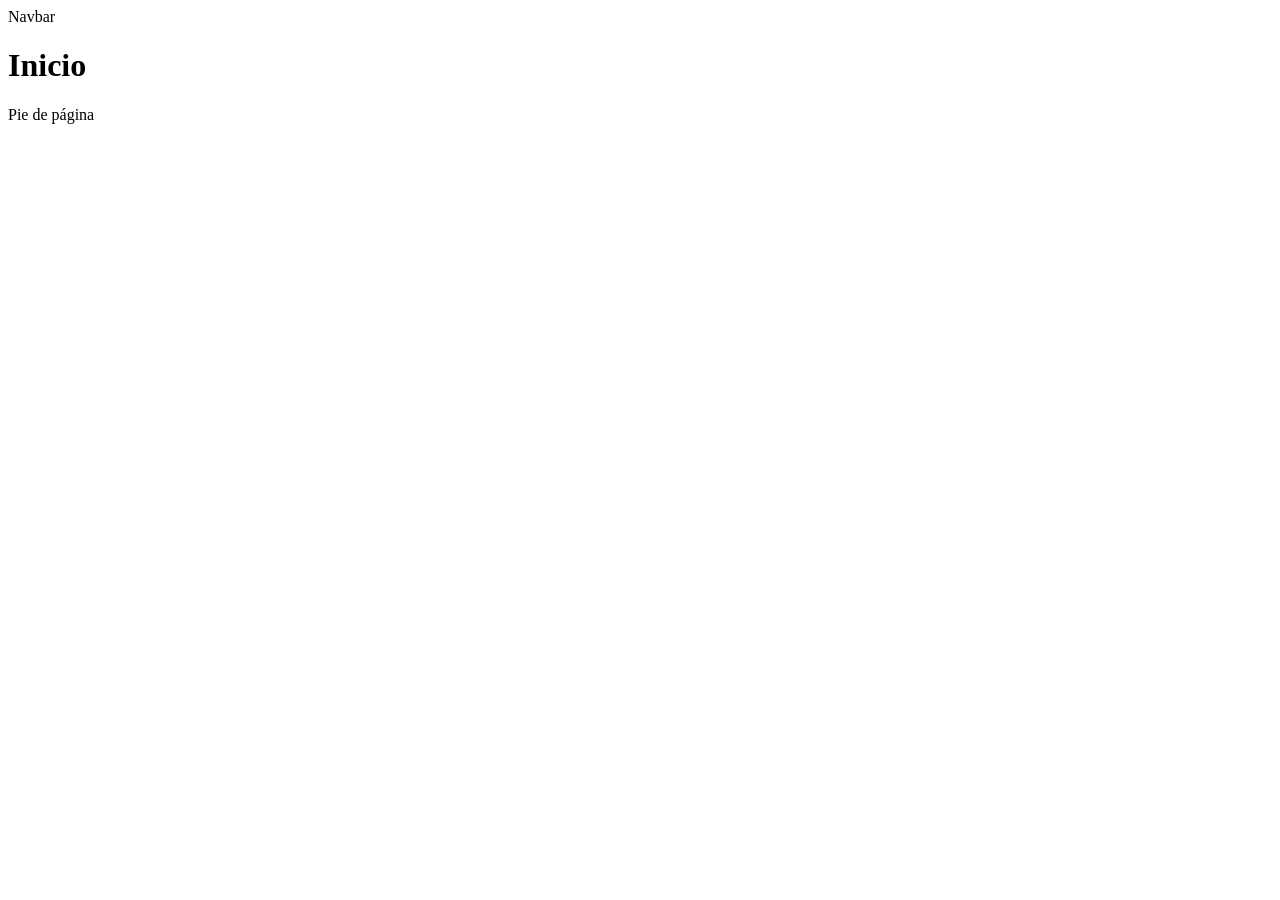
==== index.html @ 35fcf3af "Estructura inicial: 7 paginas HTML, CSS externo y Dockerfile" ====
<!DOCTYPE html>
<html lang="es">
<head>
    <meta charset="UTF-8">
    <meta name="viewport" content="width=device-width, initial-scale=1.0">
    <title>Inicio - TechMarket USS</title>
    <link rel="stylesheet" href="css/style.css">
</head>
<body>
    <header>
        <!-- Placeholder para la Navbar -->
        <nav>Navbar</nav>
    </header>
    <main>
        <h1>Inicio</h1>
    </main>
    <footer>
        <!-- Placeholder para el pie de página -->
        <p>Pie de página</p>
    </footer>
</body>
</html>
---- css/style.css ----
/* Estilos principales para TechMarket USS */
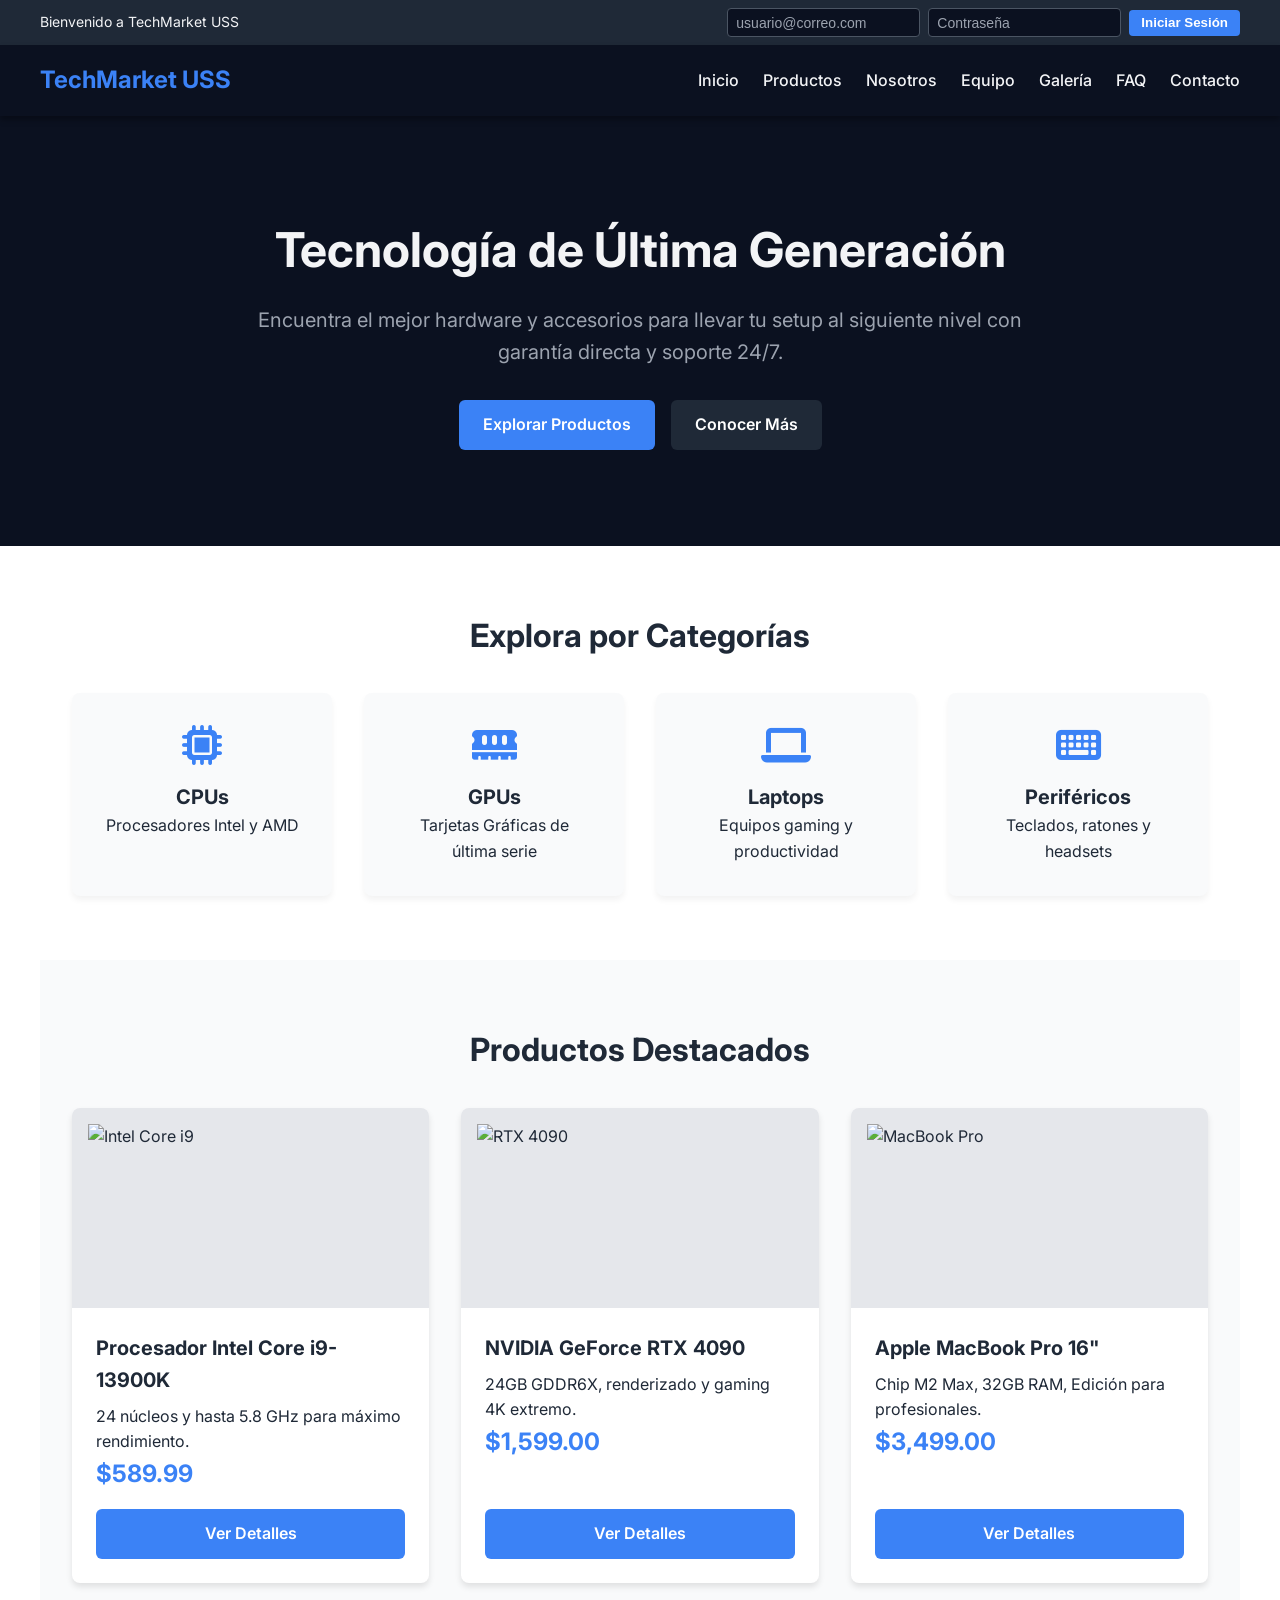
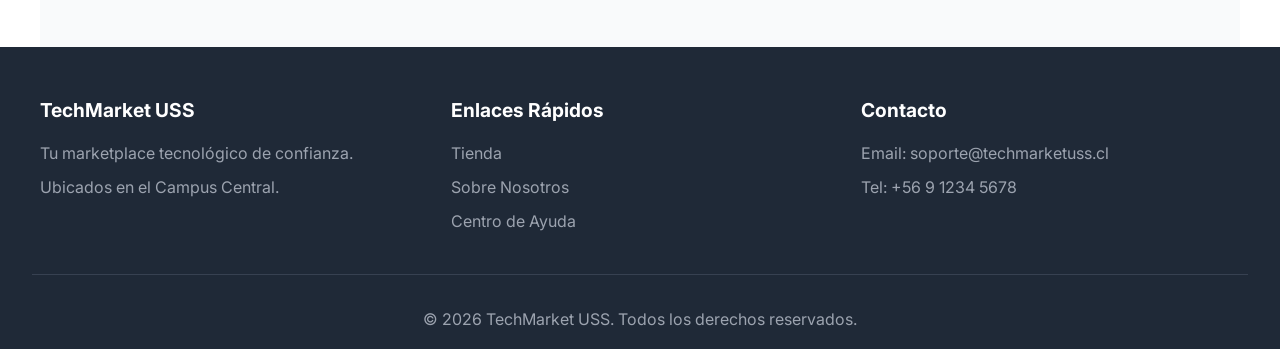
==== commit 7a0bb243: "Fase 1 y 2: Rediseño index, auth simulado, y creacion de 6 paginas internas con Bootstrap" ====
--- a/index.html
+++ b/index.html
@@ -1,22 +1,150 @@
 <!DOCTYPE html>
 <html lang="es">
 <head>
-    <meta charset="UTF-8">
-    <meta name="viewport" content="width=device-width, initial-scale=1.0">
-    <title>Inicio - TechMarket USS</title>
-    <link rel="stylesheet" href="css/style.css">
+  <meta charset="UTF-8">
+  <meta name="viewport" content="width=device-width, initial-scale=1.0">
+  <meta name="description" content="TechMarket USS - El Marketplace Tecnológico definitivo">
+  <title>TechMarket USS | Inicio</title>
+  <link rel="stylesheet" href="css/style.css">
+  <!-- ICONOS EXTRAS -->
+  <link rel="stylesheet" href="https://cdnjs.cloudflare.com/ajax/libs/font-awesome/6.4.0/css/all.min.css">
 </head>
 <body>
-    <header>
-        <!-- Placeholder para la Navbar -->
-        <nav>Navbar</nav>
-    </header>
-    <main>
-        <h1>Inicio</h1>
-    </main>
-    <footer>
-        <!-- Placeholder para el pie de página -->
-        <p>Pie de página</p>
-    </footer>
+
+  <!-- Top Bar: Login -->
+  <div class="top-bar">
+    <div class="top-bar-content">
+      <span class="top-bar-text">Bienvenido a TechMarket USS</span>
+      <form class="login-form" onsubmit="event.preventDefault(); alert('Inicio de sesión simulado exitoso.');">
+        <input type="email" placeholder="usuario@correo.com" required class="login-input">
+        <input type="password" placeholder="Contraseña" required class="login-input">
+        <button type="submit" class="btn-login">Iniciar Sesión</button>
+      </form>
+    </div>
+  </div>
+
+  <!-- Navegación -->
+  <header class="main-header">
+    <nav class="navbar">
+      <a href="index.html" class="logo">TechMarket USS</a>
+      <ul class="nav-links">
+        <li><a href="index.html">Inicio</a></li>
+        <li><a href="productos.html">Productos</a></li>
+        <li><a href="nosotros.html">Nosotros</a></li>
+        <li><a href="equipo.html">Equipo</a></li>
+        <li><a href="galeria.html">Galería</a></li>
+        <li><a href="faq.html">FAQ</a></li>
+        <li><a href="contacto.html">Contacto</a></li>
+      </ul>
+    </nav>
+  </header>
+
+  <!-- Contenido Principal -->
+  <main>
+    <!-- Hero Section -->
+    <section class="hero">
+      <div class="hero-content">
+        <h1>Tecnología de Última Generación</h1>
+        <p>Encuentra el mejor hardware y accesorios para llevar tu setup al siguiente nivel con garantía directa y soporte 24/7.</p>
+        <div class="hero-buttons">
+          <a href="productos.html" class="btn btn-primary">Explorar Productos</a>
+          <a href="nosotros.html" class="btn btn-secondary">Conocer Más</a>
+        </div>
+      </div>
+    </section>
+
+    <!-- Sección Categorías -->
+    <section class="section">
+      <h2 class="section-title">Explora por Categorías</h2>
+      <div class="categories-grid">
+        <article class="category-card">
+          <i class="fa-solid fa-microchip category-icon"></i>
+          <h3>CPUs</h3>
+          <p>Procesadores Intel y AMD</p>
+        </article>
+        <article class="category-card">
+          <i class="fa-solid fa-memory category-icon"></i>
+          <h3>GPUs</h3>
+          <p>Tarjetas Gráficas de última serie</p>
+        </article>
+        <article class="category-card">
+          <i class="fa-solid fa-laptop category-icon"></i>
+          <h3>Laptops</h3>
+          <p>Equipos gaming y productividad</p>
+        </article>
+        <article class="category-card">
+          <i class="fa-solid fa-keyboard category-icon"></i>
+          <h3>Periféricos</h3>
+          <p>Teclados, ratones y headsets</p>
+        </article>
+      </div>
+    </section>
+
+    <!-- Sección Productos Destacados -->
+    <section class="section products-bg">
+      <h2 class="section-title">Productos Destacados</h2>
+      <div class="products-grid">
+        
+        <article class="product-card">
+          <img src="https://m.media-amazon.com/images/I/61bMQwB5rPL._AC_SL1500_.jpg" alt="Intel Core i9" class="product-image">
+          <div class="product-info">
+            <h3>Procesador Intel Core i9-13900K</h3>
+            <p>24 núcleos y hasta 5.8 GHz para máximo rendimiento.</p>
+            <span class="product-price">$589.99</span>
+            <a href="productos.html" class="btn btn-primary">Ver Detalles</a>
+          </div>
+        </article>
+
+        <article class="product-card">
+          <img src="https://m.media-amazon.com/images/I/81xU9RkMtkL._AC_SL1500_.jpg" alt="RTX 4090" class="product-image">
+          <div class="product-info">
+            <h3>NVIDIA GeForce RTX 4090</h3>
+            <p>24GB GDDR6X, renderizado y gaming 4K extremo.</p>
+            <span class="product-price">$1,599.00</span>
+            <a href="productos.html" class="btn btn-primary">Ver Detalles</a>
+          </div>
+        </article>
+
+        <article class="product-card">
+          <img src="https://m.media-amazon.com/images/I/61l6J5eQOqL._AC_SL1500_.jpg" alt="MacBook Pro" class="product-image">
+          <div class="product-info">
+            <h3>Apple MacBook Pro 16"</h3>
+            <p>Chip M2 Max, 32GB RAM, Edición para profesionales.</p>
+            <span class="product-price">$3,499.00</span>
+            <a href="productos.html" class="btn btn-primary">Ver Detalles</a>
+          </div>
+        </article>
+
+      </div>
+    </section>
+  </main>
+
+  <!-- Footer -->
+  <footer class="main-footer">
+    <div class="footer-content">
+      <div class="footer-section">
+        <h4>TechMarket USS</h4>
+        <p>Tu marketplace tecnológico de confianza.</p>
+        <p>Ubicados en el Campus Central.</p>
+      </div>
+      <div class="footer-section">
+        <h4>Enlaces Rápidos</h4>
+        <ul class="footer-links">
+          <li><a href="productos.html">Tienda</a></li>
+          <li><a href="nosotros.html">Sobre Nosotros</a></li>
+          <li><a href="faq.html">Centro de Ayuda</a></li>
+        </ul>
+      </div>
+      <div class="footer-section">
+        <h4>Contacto</h4>
+        <p>Email: soporte@techmarketuss.cl</p>
+        <p>Tel: +56 9 1234 5678</p>
+      </div>
+    </div>
+    <div class="footer-bottom">
+      <p>&copy; 2026 TechMarket USS. Todos los derechos reservados.</p>
+    </div>
+  </footer>
+
 </body>
 </html>
--- a/css/style.css
+++ b/css/style.css
@@ -1 +1,327 @@
-/* Estilos principales para TechMarket USS */
+@import url('https://fonts.googleapis.com/css2?family=Inter:wght@300;400;600;700&display=swap');
+
+:root {
+  --color-hero-bg: #0b1120;
+  --color-accent: #3b82f6;
+  --color-secondary-btn: #1f2937;
+  --color-content-bg: #ffffff;
+  --color-text-dark: #1f2937;
+  --color-text-light: #f3f4f6;
+  --color-gray-bg: #f9fafb;
+}
+
+* {
+  margin: 0;
+  padding: 0;
+  box-sizing: border-box;
+}
+
+body {
+  font-family: 'Inter', sans-serif;
+  background-color: var(--color-content-bg);
+  color: var(--color-text-dark);
+  line-height: 1.6;
+}
+
+/* Top Bar Login */
+.top-bar {
+  background-color: var(--color-secondary-btn);
+  color: var(--color-text-light);
+  padding: 0.5rem 2rem;
+  font-size: 0.875rem;
+}
+
+.top-bar-content {
+  max-width: 1200px;
+  margin: 0 auto;
+  display: flex;
+  justify-content: space-between;
+  align-items: center;
+  flex-wrap: wrap;
+  gap: 1rem;
+}
+
+.login-form {
+  display: flex;
+  gap: 0.5rem;
+  align-items: center;
+}
+
+.login-input {
+  padding: 0.35rem 0.5rem;
+  border-radius: 0.25rem;
+  border: 1px solid #4b5563;
+  background-color: var(--color-hero-bg);
+  color: var(--color-content-bg);
+  font-size: 0.875rem;
+}
+
+.login-input::placeholder {
+  color: #9ca3af;
+}
+
+.btn-login {
+  background-color: var(--color-accent);
+  color: #fff;
+  border: none;
+  padding: 0.35rem 0.75rem;
+  border-radius: 0.25rem;
+  cursor: pointer;
+  font-weight: 600;
+  transition: background-color 0.3s ease;
+}
+
+.btn-login:hover {
+  background-color: #2563eb;
+}
+
+/* Header & Navbar */
+.main-header {
+  background-color: var(--color-hero-bg);
+  color: var(--color-text-light);
+  padding: 1rem 2rem;
+  position: sticky;
+  top: 0;
+  z-index: 1000;
+  box-shadow: 0 4px 6px rgba(0,0,0,0.3);
+}
+
+.navbar {
+  display: flex;
+  justify-content: space-between;
+  align-items: center;
+  max-width: 1200px;
+  margin: 0 auto;
+}
+
+.logo {
+  font-size: 1.5rem;
+  font-weight: 700;
+  color: var(--color-accent);
+  text-decoration: none;
+}
+
+.nav-links {
+  list-style: none;
+  display: flex;
+  gap: 1.5rem;
+}
+
+.nav-links a {
+  color: var(--color-text-light);
+  text-decoration: none;
+  font-weight: 500;
+  transition: color 0.3s ease;
+}
+
+.nav-links a:hover {
+  color: var(--color-accent);
+}
+
+/* Buttons */
+.btn {
+  display: inline-block;
+  padding: 0.75rem 1.5rem;
+  border-radius: 0.375rem;
+  text-decoration: none;
+  font-weight: 600;
+  transition: background-color 0.3s ease, transform 0.2s ease;
+  cursor: pointer;
+  border: none;
+}
+
+.btn-primary {
+  background-color: var(--color-accent);
+  color: #fff;
+}
+
+.btn-primary:hover {
+  background-color: #2563eb;
+  transform: translateY(-2px);
+}
+
+.btn-secondary {
+  background-color: var(--color-secondary-btn);
+  color: #fff;
+}
+
+.btn-secondary:hover {
+  background-color: #374151;
+  transform: translateY(-2px);
+}
+
+/* Sections */
+.section {
+  padding: 4rem 2rem;
+  max-width: 1200px;
+  margin: 0 auto;
+}
+
+.section-title {
+  text-align: center;
+  font-size: 2rem;
+  margin-bottom: 2rem;
+  color: var(--color-text-dark);
+}
+
+/* Hero Section */
+.hero {
+  background-color: var(--color-hero-bg);
+  color: var(--color-text-light);
+  padding: 6rem 2rem;
+  text-align: center;
+}
+
+.hero-content {
+  max-width: 800px;
+  margin: 0 auto;
+}
+
+.hero h1 {
+  font-size: 3rem;
+  margin-bottom: 1rem;
+}
+
+.hero p {
+  font-size: 1.25rem;
+  margin-bottom: 2rem;
+  color: #9ca3af;
+}
+
+.hero-buttons {
+  display: flex;
+  gap: 1rem;
+  justify-content: center;
+}
+
+/* Categories Section */
+.categories-grid {
+  display: grid;
+  grid-template-columns: repeat(auto-fit, minmax(200px, 1fr));
+  gap: 2rem;
+}
+
+.category-card {
+  background-color: var(--color-gray-bg);
+  padding: 2rem;
+  text-align: center;
+  border-radius: 0.5rem;
+  box-shadow: 0 4px 6px rgba(0,0,0,0.05);
+  transition: transform 0.3s ease;
+}
+
+.category-card:hover {
+  transform: translateY(-5px);
+}
+
+.category-icon {
+  font-size: 2.5rem;
+  margin-bottom: 1rem;
+  color: var(--color-accent);
+}
+
+.category-card h3 {
+  font-size: 1.25rem;
+}
+
+/* Featured Products Grid */
+.products-bg {
+  background-color: var(--color-gray-bg);
+}
+
+.products-grid {
+  display: grid;
+  grid-template-columns: repeat(auto-fit, minmax(300px, 1fr));
+  gap: 2rem;
+}
+
+.product-card {
+  background-color: var(--color-content-bg);
+  border-radius: 0.5rem;
+  overflow: hidden;
+  box-shadow: 0 4px 6px rgba(0,0,0,0.1);
+  display: flex;
+  flex-direction: column;
+}
+
+.product-image {
+  width: 100%;
+  height: 200px;
+  background-color: #e5e7eb;
+  object-fit: contain;
+  padding: 1rem;
+}
+
+.product-info {
+  padding: 1.5rem;
+  display: flex;
+  flex-direction: column;
+  flex-grow: 1;
+}
+
+.product-info h3 {
+  font-size: 1.25rem;
+  margin-bottom: 0.5rem;
+}
+
+.product-price {
+  font-size: 1.5rem;
+  font-weight: 700;
+  color: var(--color-accent);
+  margin-bottom: 1rem;
+}
+
+.product-info .btn {
+  margin-top: auto;
+  text-align: center;
+}
+
+/* Footer */
+.main-footer {
+  background-color: var(--color-secondary-btn);
+  color: #9ca3af;
+  padding: 3rem 2rem 1rem;
+}
+
+.footer-content {
+  max-width: 1200px;
+  margin: 0 auto;
+  display: grid;
+  grid-template-columns: repeat(auto-fit, minmax(250px, 1fr));
+  gap: 2rem;
+  margin-bottom: 2rem;
+}
+
+.footer-section h4 {
+  color: #fff;
+  margin-bottom: 1rem;
+  font-size: 1.2rem;
+}
+
+.footer-section p {
+  margin-bottom: 0.5rem;
+}
+
+.footer-links {
+  list-style: none;
+}
+
+.footer-links li {
+  margin-bottom: 0.5rem;
+}
+
+.footer-links a {
+  color: #9ca3af;
+  text-decoration: none;
+  transition: color 0.3s;
+}
+
+.footer-links a:hover {
+  color: var(--color-accent);
+}
+
+.footer-bottom {
+  text-align: center;
+  padding-top: 2rem;
+  border-top: 1px solid #374151;
+}
